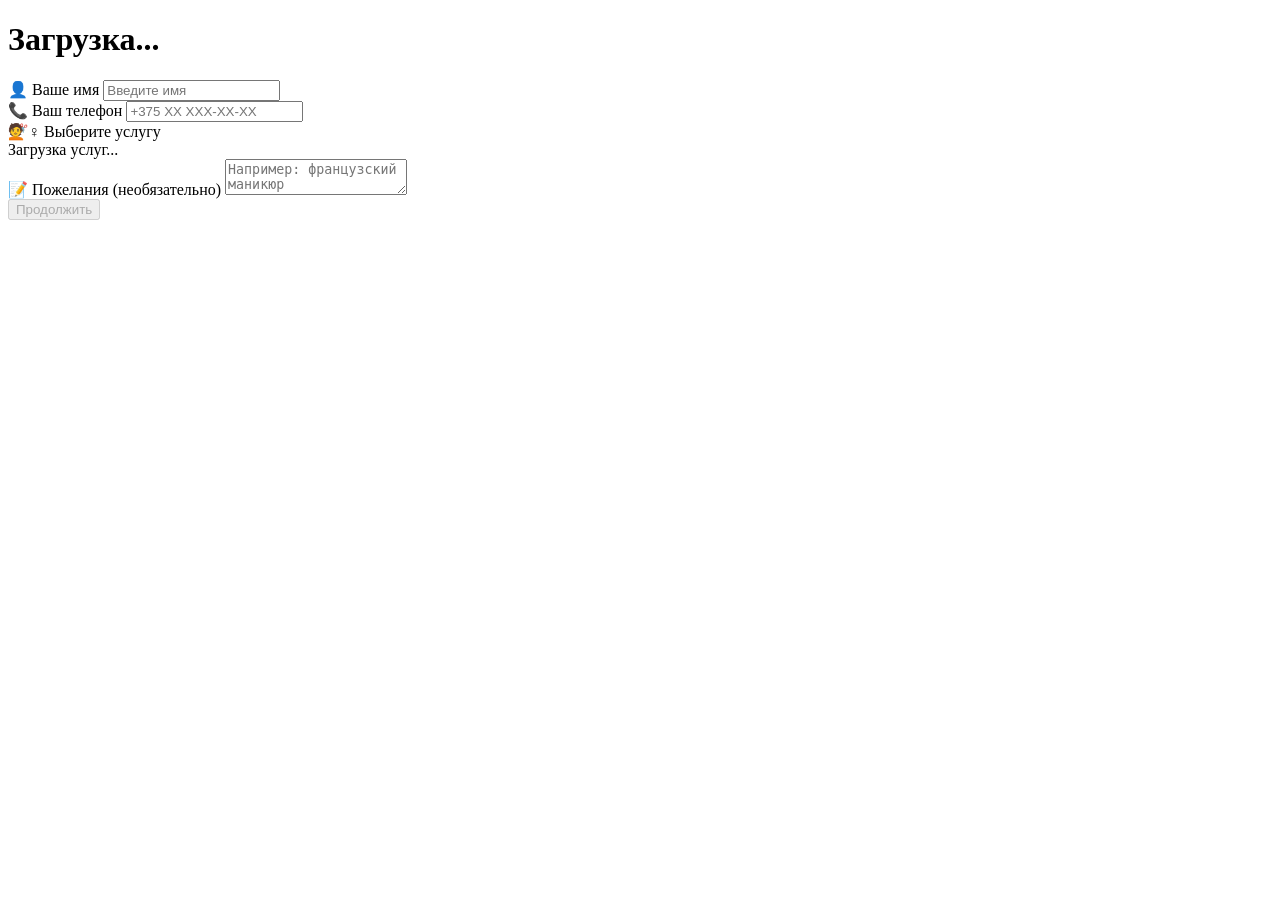
==== index.html @ 5523f3dc "Create index.html" ====
<!DOCTYPE html>
<html lang="ru">
<head>
    <meta charset="UTF-8">
    <meta name="viewport" content="width=device-width, initial-scale=1.0, maximum-scale=1.0, user-scalable=no">
    <meta name="color-scheme" content="light dark">
    <title>Запись на услугу</title>
    <link rel="stylesheet" href="css/style.css">
    <script src="https://telegram.org/js/telegram-web-app.js"></script>
</head>
<body>
    <div class="container">
        <div class="header">
            <h1 id="business-name">Загрузка...</h1>
            <p id="business-address"></p>
        </div>
        
        <div class="content">
            <div class="section">
                <label for="client-name">👤 Ваше имя</label>
                <input type="text" id="client-name" class="input" placeholder="Введите имя" autocomplete="name">
            </div>
            
            <div class="section">
                <label for="client-phone">📞 Ваш телефон</label>
                <input type="tel" id="client-phone" class="input" placeholder="+375 XX XXX-XX-XX" autocomplete="tel">
            </div>
            
            <div class="section">
                <label>💇♀️ Выберите услугу</label>
                <div id="services-list" class="services-list">
                    <div class="loading">Загрузка услуг...</div>
                </div>
            </div>
            
            <div class="section">
                <label for="client-notes">📝 Пожелания (необязательно)</label>
                <textarea id="client-notes" class="input" placeholder="Например: французский маникюр" rows="2"></textarea>
            </div>
        </div>
        
        <div class="footer">
            <button id="continue-btn" class="btn btn-primary" disabled>Продолжить</button>
        </div>
    </div>
    
    <div id="toast" class="toast"></div>
    
    <script src="js/telegram.js"></script>
    <script src="js/app.js"></script>
</body>
</html>
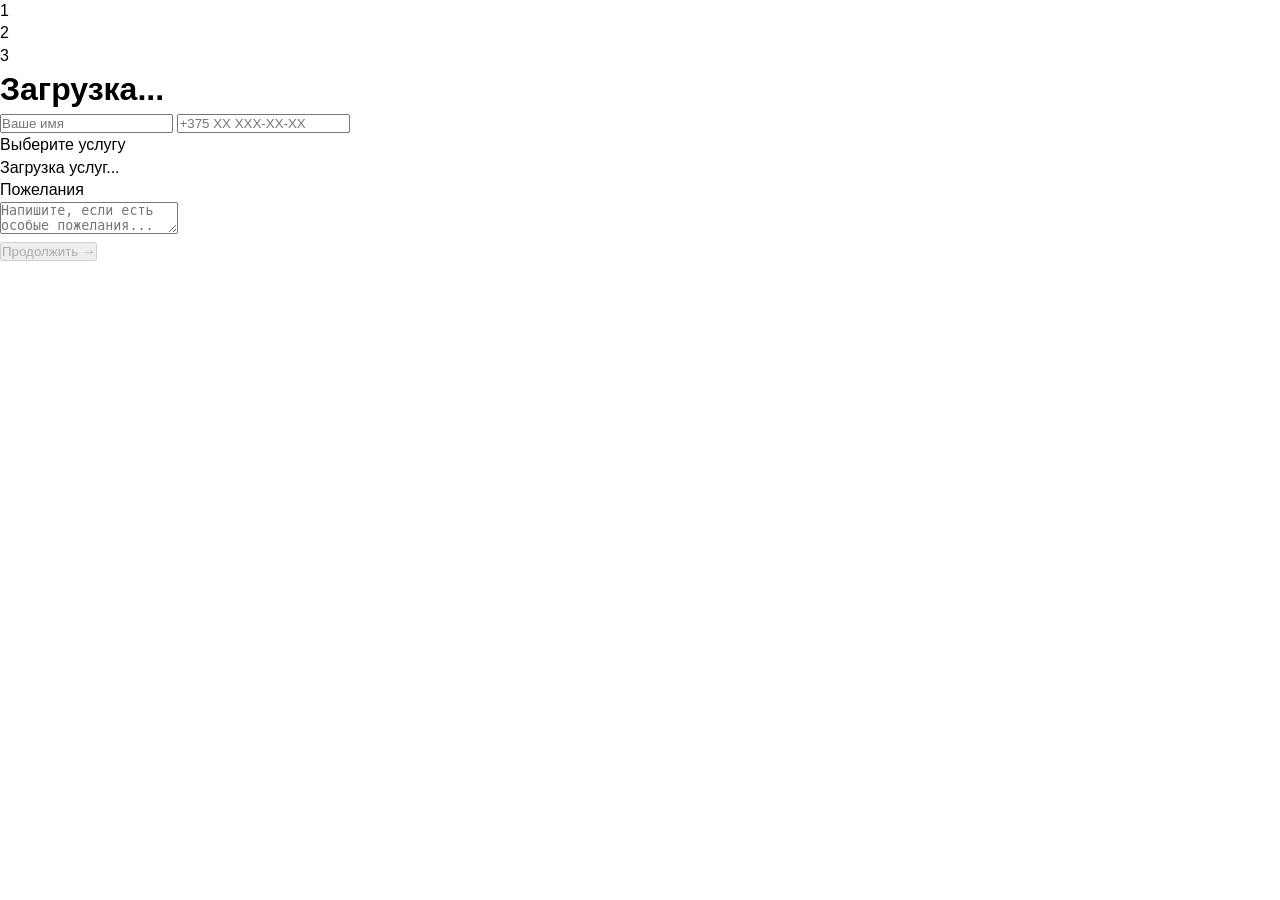
==== commit ba8847da: "Update index.html" ====
--- a/index.html
+++ b/index.html
@@ -2,51 +2,61 @@
 <html lang="ru">
 <head>
     <meta charset="UTF-8">
-    <meta name="viewport" content="width=device-width, initial-scale=1.0, maximum-scale=1.0, user-scalable=no">
+    <meta name="viewport" content="width=device-width, initial-scale=1.0, maximum-scale=1.0, user-scalable=no, viewport-fit=cover">
     <meta name="color-scheme" content="light dark">
-    <title>Запись на услугу</title>
-    <link rel="stylesheet" href="css/style.css">
+    <title>Запись</title>
+    <link rel="stylesheet" href="style.css">
     <script src="https://telegram.org/js/telegram-web-app.js"></script>
 </head>
 <body>
-    <div class="container">
-        <div class="header">
-            <h1 id="business-name">Загрузка...</h1>
-            <p id="business-address"></p>
+    <div class="app">
+        <!-- Шапка с прогрессом -->
+        <div class="progress-bar">
+            <div class="progress-step active">1</div>
+            <div class="progress-line"></div>
+            <div class="progress-step">2</div>
+            <div class="progress-line"></div>
+            <div class="progress-step">3</div>
         </div>
         
-        <div class="content">
-            <div class="section">
-                <label for="client-name">👤 Ваше имя</label>
-                <input type="text" id="client-name" class="input" placeholder="Введите имя" autocomplete="name">
+        <div class="screen active" id="screen-service">
+            <div class="screen-header">
+                <h1 id="business-name">Загрузка...</h1>
+                <p id="business-address"></p>
             </div>
             
-            <div class="section">
-                <label for="client-phone">📞 Ваш телефон</label>
-                <input type="tel" id="client-phone" class="input" placeholder="+375 XX XXX-XX-XX" autocomplete="tel">
+            <div class="screen-content">
+                <!-- Профиль из Telegram -->
+                <div class="profile-card">
+                    <div class="profile-avatar" id="user-avatar"></div>
+                    <div class="profile-info">
+                        <input type="text" id="client-name" class="clean-input name-input" placeholder="Ваше имя">
+                        <input type="tel" id="client-phone" class="clean-input phone-input" placeholder="+375 XX XXX-XX-XX">
+                    </div>
+                </div>
+                
+                <!-- Услуги -->
+                <div class="section-title">Выберите услугу</div>
+                <div id="services-list" class="services-grid">
+                    <div class="loading-state">
+                        <div class="spinner"></div>
+                        <span>Загрузка услуг...</span>
+                    </div>
+                </div>
+                
+                <!-- Пожелания -->
+                <div class="section-title">Пожелания</div>
+                <textarea id="client-notes" class="notes-input" placeholder="Напишите, если есть особые пожелания..." rows="2"></textarea>
             </div>
             
-            <div class="section">
-                <label>💇♀️ Выберите услугу</label>
-                <div id="services-list" class="services-list">
-                    <div class="loading">Загрузка услуг...</div>
-                </div>
+            <div class="screen-footer">
+                <button id="continue-btn" class="primary-btn" disabled>Продолжить →</button>
             </div>
-            
-            <div class="section">
-                <label for="client-notes">📝 Пожелания (необязательно)</label>
-                <textarea id="client-notes" class="input" placeholder="Например: французский маникюр" rows="2"></textarea>
-            </div>
-        </div>
-        
-        <div class="footer">
-            <button id="continue-btn" class="btn btn-primary" disabled>Продолжить</button>
         </div>
     </div>
     
     <div id="toast" class="toast"></div>
-    
-    <script src="js/telegram.js"></script>
-    <script src="js/app.js"></script>
+    <script src="telegram.js"></script>
+    <script src="app.js"></script>
 </body>
 </html>
--- a/style.css
+++ b/style.css
@@ -0,0 +1,436 @@
+* {
+    margin: 0;
+    padding: 0;
+    box-sizing: border-box;
+}
+
+:root {
+    --tg-theme-bg-color: #ffffff;
+    --tg-theme-text-color: #000000;
+    --tg-theme-hint-color: #8e8e93;
+    --tg-theme-link-color: #007aff;
+    --tg-theme-button-color: #007aff;
+    --tg-theme-button-text-color: #ffffff;
+    --tg-theme-secondary-bg-color: #f2f2f7;
+}
+
+@media (prefers-color-scheme: dark) {
+    :root {
+        --tg-theme-bg-color: #1c1c1e;
+        --tg-theme-text-color: #ffffff;
+        --tg-theme-hint-color: #8e8e93;
+        --tg-theme-link-color: #0a84ff;
+        --tg-theme-button-color: #0a84ff;
+        --tg-theme-button-text-color: #ffffff;
+        --tg-theme-secondary-bg-color: #2c2c2e;
+    }
+}
+
+body {
+    font-family: -apple-system, BlinkMacSystemFont, 'Segoe UI', Roboto, Helvetica, sans-serif;
+    background-color: var(--tg-theme-bg-color);
+    color: var(--tg-theme-text-color);
+    line-height: 1.4;
+    -webkit-font-smoothing: antialiased;
+}
+
+.container {
+    max-width: 600px;
+    margin: 0 auto;
+    padding: 16px;
+    min-height: 100vh;
+    display: flex;
+    flex-direction: column;
+}
+
+.header {
+    margin-bottom: 20px;
+}
+
+.header h1 {
+    font-size: 24px;
+    font-weight: 600;
+    margin-bottom: 4px;
+}
+
+.header p {
+    color: var(--tg-theme-hint-color);
+    font-size: 14px;
+}
+
+.header h2 {
+    font-size: 20px;
+    font-weight: 600;
+}
+
+.btn-back {
+    background: none;
+    border: none;
+    color: var(--tg-theme-link-color);
+    font-size: 18px;
+    cursor: pointer;
+    padding: 8px 0;
+    margin-bottom: 8px;
+}
+
+.content {
+    flex: 1;
+}
+
+.section {
+    margin-bottom: 24px;
+}
+
+.section label {
+    display: block;
+    font-size: 14px;
+    font-weight: 500;
+    margin-bottom: 8px;
+    color: var(--tg-theme-text-color);
+}
+
+.input {
+    width: 100%;
+    padding: 14px 16px;
+    font-size: 16px;
+    background-color: var(--tg-theme-secondary-bg-color);
+    border: none;
+    border-radius: 12px;
+    color: var(--tg-theme-text-color);
+    outline: none;
+    transition: background-color 0.2s;
+}
+
+.input:focus {
+    background-color: var(--tg-theme-bg-color);
+    box-shadow: 0 0 0 2px var(--tg-theme-button-color);
+}
+
+.input::placeholder {
+    color: var(--tg-theme-hint-color);
+}
+
+.services-list {
+    display: flex;
+    flex-direction: column;
+    gap: 10px;
+}
+
+.service-card {
+    background-color: var(--tg-theme-secondary-bg-color);
+    border-radius: 12px;
+    padding: 16px;
+    cursor: pointer;
+    transition: all 0.2s;
+    border: 2px solid transparent;
+}
+
+.service-card:hover {
+    opacity: 0.9;
+}
+
+.service-card.selected {
+    border-color: var(--tg-theme-button-color);
+    background-color: var(--tg-theme-bg-color);
+}
+
+.service-name {
+    font-size: 16px;
+    font-weight: 500;
+    margin-bottom: 4px;
+}
+
+.service-details {
+    display: flex;
+    justify-content: space-between;
+    color: var(--tg-theme-hint-color);
+    font-size: 14px;
+}
+
+.loading {
+    text-align: center;
+    padding: 40px;
+    color: var(--tg-theme-hint-color);
+}
+
+.calendar {
+    background-color: var(--tg-theme-secondary-bg-color);
+    border-radius: 16px;
+    padding: 16px;
+}
+
+.calendar-header {
+    display: flex;
+    justify-content: space-between;
+    align-items: center;
+    margin-bottom: 16px;
+}
+
+.calendar-nav {
+    background: none;
+    border: none;
+    color: var(--tg-theme-link-color);
+    font-size: 20px;
+    cursor: pointer;
+    padding: 8px 12px;
+}
+
+#current-month {
+    font-weight: 600;
+    font-size: 16px;
+}
+
+.calendar-weekdays {
+    display: grid;
+    grid-template-columns: repeat(7, 1fr);
+    text-align: center;
+    margin-bottom: 8px;
+    color: var(--tg-theme-hint-color);
+    font-size: 13px;
+    font-weight: 500;
+}
+
+.calendar-days {
+    display: grid;
+    grid-template-columns: repeat(7, 1fr);
+    gap: 4px;
+}
+
+.calendar-day {
+    aspect-ratio: 1;
+    display: flex;
+    align-items: center;
+    justify-content: center;
+    border-radius: 10px;
+    cursor: pointer;
+    font-size: 15px;
+    transition: background-color 0.2s;
+}
+
+.calendar-day:hover {
+    background-color: var(--tg-theme-button-color);
+    color: var(--tg-theme-button-text-color);
+}
+
+.calendar-day.empty {
+    cursor: default;
+}
+
+.calendar-day.selected {
+    background-color: var(--tg-theme-button-color);
+    color: var(--tg-theme-button-text-color);
+}
+
+.calendar-day.today {
+    font-weight: 700;
+    color: var(--tg-theme-link-color);
+}
+
+.time-slots {
+    display: grid;
+    grid-template-columns: repeat(3, 1fr);
+    gap: 10px;
+}
+
+.time-slot {
+    background-color: var(--tg-theme-secondary-bg-color);
+    border-radius: 10px;
+    padding: 12px;
+    text-align: center;
+    cursor: pointer;
+    font-size: 14px;
+    font-weight: 500;
+    transition: all 0.2s;
+    border: 2px solid transparent;
+}
+
+.time-slot:hover {
+    opacity: 0.9;
+}
+
+.time-slot.selected {
+    border-color: var(--tg-theme-button-color);
+    background-color: var(--tg-theme-bg-color);
+}
+
+.selected-card {
+    background-color: var(--tg-theme-secondary-bg-color);
+    border-radius: 12px;
+    padding: 16px;
+    display: flex;
+    align-items: center;
+    gap: 12px;
+}
+
+.selected-icon {
+    font-size: 32px;
+}
+
+.selected-details {
+    display: flex;
+    flex-direction: column;
+    gap: 4px;
+}
+
+.selected-details span:first-child {
+    font-weight: 600;
+    font-size: 16px;
+}
+
+.selected-details span:not(:first-child) {
+    color: var(--tg-theme-hint-color);
+    font-size: 14px;
+}
+
+.confirm-card {
+    background-color: var(--tg-theme-secondary-bg-color);
+    border-radius: 20px;
+    padding: 24px;
+    text-align: center;
+}
+
+.confirm-icon {
+    font-size: 48px;
+    margin-bottom: 16px;
+}
+
+.confirm-card h3 {
+    font-size: 20px;
+    margin-bottom: 20px;
+}
+
+.confirm-details {
+    text-align: left;
+    margin-top: 20px;
+}
+
+.detail-row {
+    display: flex;
+    justify-content: space-between;
+    padding: 12px 0;
+    border-bottom: 1px solid rgba(128, 128, 128, 0.2);
+}
+
+.detail-row:last-child {
+    border-bottom: none;
+}
+
+.detail-label {
+    color: var(--tg-theme-hint-color);
+    font-size: 14px;
+}
+
+.detail-value {
+    font-weight: 500;
+    font-size: 15px;
+    text-align: right;
+    max-width: 60%;
+}
+
+.success-content {
+    display: flex;
+    flex-direction: column;
+    align-items: center;
+    justify-content: center;
+    min-height: 80vh;
+    text-align: center;
+    padding: 20px;
+}
+
+.success-icon {
+    font-size: 80px;
+    margin-bottom: 20px;
+}
+
+.success-content h2 {
+    font-size: 24px;
+    margin-bottom: 12px;
+}
+
+.success-content p {
+    color: var(--tg-theme-hint-color);
+    margin-bottom: 30px;
+}
+
+.success-details {
+    background-color: var(--tg-theme-secondary-bg-color);
+    border-radius: 16px;
+    padding: 20px;
+    width: 100%;
+    margin-bottom: 30px;
+    text-align: left;
+}
+
+.footer {
+    padding-top: 20px;
+    margin-top: auto;
+}
+
+.btn {
+    width: 100%;
+    padding: 16px;
+    font-size: 16px;
+    font-weight: 600;
+    border: none;
+    border-radius: 12px;
+    cursor: pointer;
+    transition: opacity 0.2s;
+}
+
+.btn:active {
+    opacity: 0.8;
+}
+
+.btn-primary {
+    background-color: var(--tg-theme-button-color);
+    color: var(--tg-theme-button-text-color);
+}
+
+.btn-primary:disabled {
+    opacity: 0.5;
+    cursor: not-allowed;
+}
+
+.btn-secondary {
+    background-color: var(--tg-theme-secondary-bg-color);
+    color: var(--tg-theme-text-color);
+    margin-top: 10px;
+}
+
+.toast {
+    position: fixed;
+    bottom: 20px;
+    left: 50%;
+    transform: translateX(-50%);
+    background-color: var(--tg-theme-secondary-bg-color);
+    color: var(--tg-theme-text-color);
+    padding: 12px 20px;
+    border-radius: 30px;
+    font-size: 14px;
+    box-shadow: 0 4px 12px rgba(0, 0, 0, 0.15);
+    opacity: 0;
+    transition: opacity 0.3s;
+    pointer-events: none;
+    z-index: 1000;
+}
+
+.toast.show {
+    opacity: 1;
+    pointer-events: none;
+}
+
+.error-message {
+    color: #ff3b30;
+    font-size: 13px;
+    margin-top: 6px;
+}
+
+@media (max-width: 400px) {
+    .container {
+        padding: 12px;
+    }
+    
+    .time-slots {
+        grid-template-columns: repeat(2, 1fr);
+    }
+}
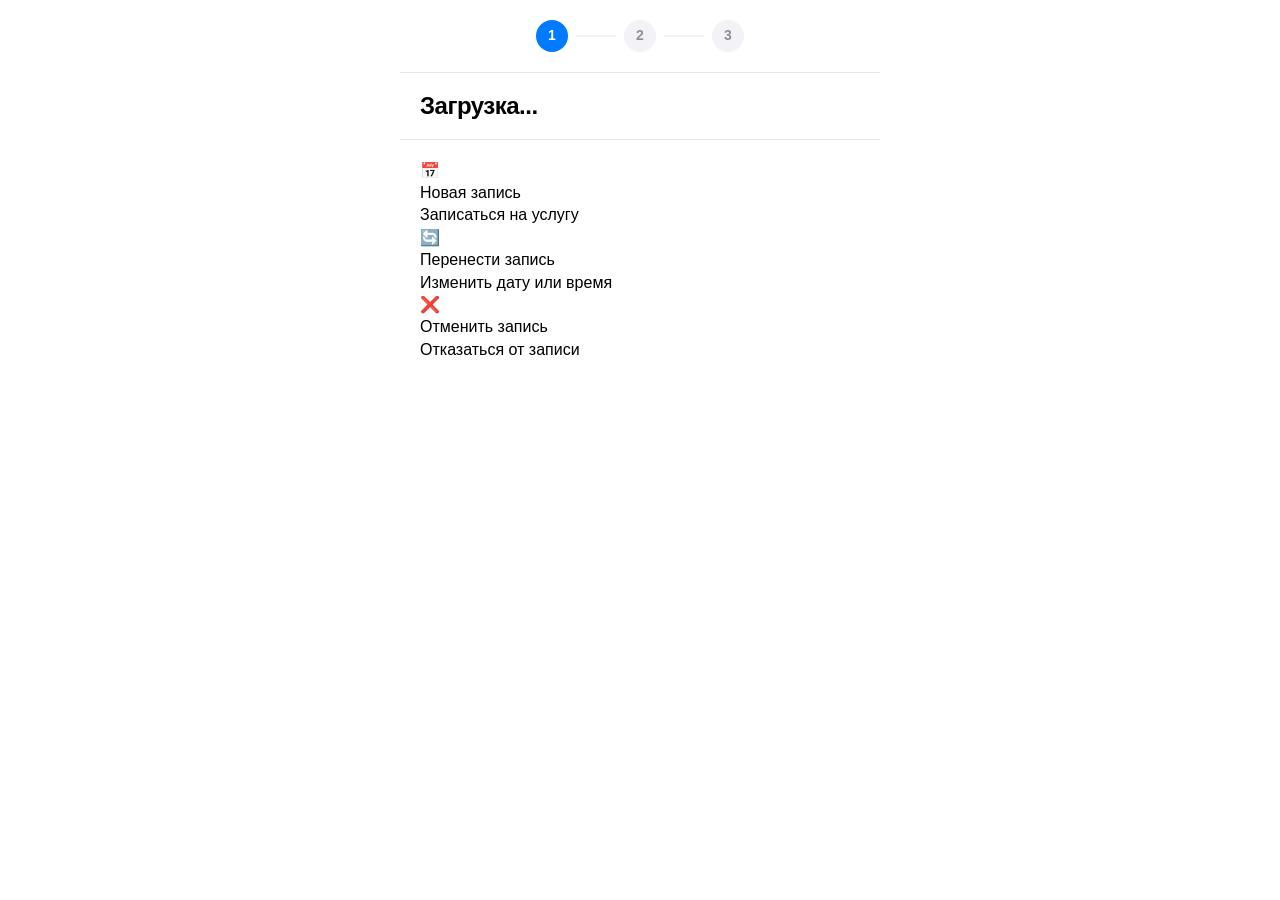
==== commit f6ef5574: "Update index.html" ====
--- a/index.html
+++ b/index.html
@@ -11,7 +11,7 @@
 <body>
     <div class="app">
         <!-- Шапка с прогрессом -->
-        <div class="progress-bar">
+        <div class="progress-bar" id="progress-bar">
             <div class="progress-step active">1</div>
             <div class="progress-line"></div>
             <div class="progress-step">2</div>
@@ -19,23 +19,52 @@
             <div class="progress-step">3</div>
         </div>
         
-        <div class="screen active" id="screen-service">
+        <!-- Экран выбора действия -->
+        <div class="screen active" id="screen-action">
             <div class="screen-header">
                 <h1 id="business-name">Загрузка...</h1>
                 <p id="business-address"></p>
             </div>
             
             <div class="screen-content">
-                <!-- Профиль из Telegram -->
+                <div class="action-cards">
+                    <div class="action-card" data-action="book">
+                        <div class="action-icon">📅</div>
+                        <div class="action-title">Новая запись</div>
+                        <div class="action-desc">Записаться на услугу</div>
+                    </div>
+                    
+                    <div class="action-card" data-action="reschedule">
+                        <div class="action-icon">🔄</div>
+                        <div class="action-title">Перенести запись</div>
+                        <div class="action-desc">Изменить дату или время</div>
+                    </div>
+                    
+                    <div class="action-card" data-action="cancel">
+                        <div class="action-icon">❌</div>
+                        <div class="action-title">Отменить запись</div>
+                        <div class="action-desc">Отказаться от записи</div>
+                    </div>
+                </div>
+            </div>
+        </div>
+        
+        <!-- Экран ввода данных (скрыт изначально) -->
+        <div class="screen" id="screen-booking">
+            <div class="screen-header">
+                <button class="back-btn" id="back-from-booking">← Назад</button>
+                <h2 id="booking-title">Новая запись</h2>
+            </div>
+            
+            <div class="screen-content">
                 <div class="profile-card">
-                    <div class="profile-avatar" id="user-avatar"></div>
+                    <div class="profile-avatar" id="user-avatar">👤</div>
                     <div class="profile-info">
                         <input type="text" id="client-name" class="clean-input name-input" placeholder="Ваше имя">
                         <input type="tel" id="client-phone" class="clean-input phone-input" placeholder="+375 XX XXX-XX-XX">
                     </div>
                 </div>
                 
-                <!-- Услуги -->
                 <div class="section-title">Выберите услугу</div>
                 <div id="services-list" class="services-grid">
                     <div class="loading-state">
@@ -44,13 +73,33 @@
                     </div>
                 </div>
                 
-                <!-- Пожелания -->
                 <div class="section-title">Пожелания</div>
                 <textarea id="client-notes" class="notes-input" placeholder="Напишите, если есть особые пожелания..." rows="2"></textarea>
             </div>
             
             <div class="screen-footer">
                 <button id="continue-btn" class="primary-btn" disabled>Продолжить →</button>
+            </div>
+        </div>
+        
+        <!-- Экран поиска записи для переноса/отмены -->
+        <div class="screen" id="screen-find">
+            <div class="screen-header">
+                <button class="back-btn" id="back-from-find">← Назад</button>
+                <h2 id="find-title">Найти запись</h2>
+            </div>
+            
+            <div class="screen-content">
+                <div class="section-title">Введите номер записи или телефон</div>
+                <input type="text" id="search-query" class="clean-input" placeholder="#123 или +375 XX XXX-XX-XX" style="font-size: 18px; padding: 16px; background: var(--bg-secondary); border-radius: 16px;">
+                
+                <div id="search-result" class="search-result" style="display: none;">
+                    <!-- Результаты поиска -->
+                </div>
+            </div>
+            
+            <div class="screen-footer">
+                <button id="search-btn" class="primary-btn" disabled>Найти</button>
             </div>
         </div>
     </div>
--- a/style.css
+++ b/style.css
@@ -5,195 +5,370 @@
 }
 
 :root {
-    --tg-theme-bg-color: #ffffff;
-    --tg-theme-text-color: #000000;
-    --tg-theme-hint-color: #8e8e93;
-    --tg-theme-link-color: #007aff;
-    --tg-theme-button-color: #007aff;
-    --tg-theme-button-text-color: #ffffff;
-    --tg-theme-secondary-bg-color: #f2f2f7;
+    --primary: #007aff;
+    --primary-dark: #0051d5;
+    --success: #34c759;
+    --danger: #ff3b30;
+    --warning: #ff9500;
+    --bg-primary: #ffffff;
+    --bg-secondary: #f2f2f7;
+    --text-primary: #000000;
+    --text-secondary: #8e8e93;
+    --text-tertiary: #c6c6c8;
+    --border-light: #e5e5ea;
+    --shadow-sm: 0 2px 8px rgba(0,0,0,0.04);
+    --shadow-md: 0 4px 16px rgba(0,0,0,0.08);
+    --shadow-lg: 0 8px 32px rgba(0,0,0,0.12);
 }
 
 @media (prefers-color-scheme: dark) {
     :root {
-        --tg-theme-bg-color: #1c1c1e;
-        --tg-theme-text-color: #ffffff;
-        --tg-theme-hint-color: #8e8e93;
-        --tg-theme-link-color: #0a84ff;
-        --tg-theme-button-color: #0a84ff;
-        --tg-theme-button-text-color: #ffffff;
-        --tg-theme-secondary-bg-color: #2c2c2e;
+        --primary: #0a84ff;
+        --bg-primary: #1c1c1e;
+        --bg-secondary: #2c2c2e;
+        --text-primary: #ffffff;
+        --text-secondary: #8e8e93;
+        --border-light: #38383a;
     }
 }
 
 body {
-    font-family: -apple-system, BlinkMacSystemFont, 'Segoe UI', Roboto, Helvetica, sans-serif;
-    background-color: var(--tg-theme-bg-color);
-    color: var(--tg-theme-text-color);
+    font-family: -apple-system, BlinkMacSystemFont, 'SF Pro Display', 'SF Pro Text', 'Helvetica Neue', sans-serif;
+    background: var(--bg-primary);
+    color: var(--text-primary);
     line-height: 1.4;
     -webkit-font-smoothing: antialiased;
-}
-
-.container {
-    max-width: 600px;
+    min-height: 100vh;
+}
+
+.app {
+    max-width: 480px;
     margin: 0 auto;
-    padding: 16px;
     min-height: 100vh;
     display: flex;
     flex-direction: column;
-}
-
-.header {
-    margin-bottom: 20px;
-}
-
-.header h1 {
+    background: var(--bg-primary);
+}
+
+/* Прогресс-бар */
+.progress-bar {
+    display: flex;
+    align-items: center;
+    justify-content: center;
+    padding: 20px 24px;
+    background: var(--bg-primary);
+    border-bottom: 1px solid var(--border-light);
+}
+
+.progress-step {
+    width: 32px;
+    height: 32px;
+    border-radius: 50%;
+    background: var(--bg-secondary);
+    color: var(--text-secondary);
+    display: flex;
+    align-items: center;
+    justify-content: center;
+    font-size: 14px;
+    font-weight: 600;
+    transition: all 0.3s;
+}
+
+.progress-step.active {
+    background: var(--primary);
+    color: white;
+}
+
+.progress-step.completed {
+    background: var(--success);
+    color: white;
+}
+
+.progress-line {
+    width: 40px;
+    height: 2px;
+    background: var(--bg-secondary);
+    margin: 0 8px;
+    transition: all 0.3s;
+}
+
+.progress-line.completed {
+    background: var(--success);
+}
+
+/* Экран */
+.screen {
+    display: none;
+    flex: 1;
+    flex-direction: column;
+}
+
+.screen.active {
+    display: flex;
+}
+
+.screen-header {
+    padding: 16px 20px;
+    border-bottom: 1px solid var(--border-light);
+    display: flex;
+    align-items: center;
+    gap: 16px;
+}
+
+.screen-header h1 {
     font-size: 24px;
-    font-weight: 600;
-    margin-bottom: 4px;
-}
-
-.header p {
-    color: var(--tg-theme-hint-color);
+    font-weight: 700;
+    letter-spacing: -0.5px;
+}
+
+.screen-header h2 {
+    font-size: 20px;
+    font-weight: 600;
+}
+
+.screen-header p {
+    color: var(--text-secondary);
     font-size: 14px;
-}
-
-.header h2 {
-    font-size: 20px;
-    font-weight: 600;
-}
-
-.btn-back {
+    margin-top: 4px;
+}
+
+.back-btn {
     background: none;
     border: none;
-    color: var(--tg-theme-link-color);
+    color: var(--primary);
+    font-size: 20px;
+    cursor: pointer;
+    padding: 8px;
+}
+
+.screen-content {
+    flex: 1;
+    padding: 20px;
+}
+
+.screen-footer {
+    padding: 16px 20px;
+    border-top: 1px solid var(--border-light);
+    background: var(--bg-primary);
+}
+
+/* Профиль */
+.profile-card {
+    display: flex;
+    align-items: center;
+    gap: 16px;
+    padding: 16px;
+    background: var(--bg-secondary);
+    border-radius: 20px;
+    margin-bottom: 24px;
+}
+
+.profile-avatar {
+    width: 56px;
+    height: 56px;
+    border-radius: 50%;
+    background: var(--primary);
+    display: flex;
+    align-items: center;
+    justify-content: center;
+    color: white;
+    font-size: 24px;
+    font-weight: 600;
+    flex-shrink: 0;
+}
+
+.profile-info {
+    flex: 1;
+}
+
+.clean-input {
+    width: 100%;
+    padding: 10px 0;
+    font-size: 16px;
+    background: transparent;
+    border: none;
+    border-bottom: 1px solid var(--border-light);
+    color: var(--text-primary);
+    outline: none;
+}
+
+.clean-input:focus {
+    border-bottom-color: var(--primary);
+}
+
+.name-input {
     font-size: 18px;
-    cursor: pointer;
-    padding: 8px 0;
-    margin-bottom: 8px;
-}
-
-.content {
-    flex: 1;
-}
-
-.section {
-    margin-bottom: 24px;
-}
-
-.section label {
-    display: block;
-    font-size: 14px;
-    font-weight: 500;
-    margin-bottom: 8px;
-    color: var(--tg-theme-text-color);
-}
-
-.input {
-    width: 100%;
-    padding: 14px 16px;
-    font-size: 16px;
-    background-color: var(--tg-theme-secondary-bg-color);
-    border: none;
-    border-radius: 12px;
-    color: var(--tg-theme-text-color);
-    outline: none;
-    transition: background-color 0.2s;
-}
-
-.input:focus {
-    background-color: var(--tg-theme-bg-color);
-    box-shadow: 0 0 0 2px var(--tg-theme-button-color);
-}
-
-.input::placeholder {
-    color: var(--tg-theme-hint-color);
-}
-
-.services-list {
+    font-weight: 600;
+}
+
+.phone-input {
+    font-size: 15px;
+    color: var(--text-secondary);
+}
+
+/* Заголовки секций */
+.section-title {
+    font-size: 15px;
+    font-weight: 600;
+    text-transform: uppercase;
+    letter-spacing: 0.5px;
+    color: var(--text-secondary);
+    margin-bottom: 12px;
+    margin-top: 24px;
+}
+
+.section-title:first-of-type {
+    margin-top: 0;
+}
+
+/* Сетка услуг */
+.services-grid {
     display: flex;
     flex-direction: column;
     gap: 10px;
 }
 
 .service-card {
-    background-color: var(--tg-theme-secondary-bg-color);
-    border-radius: 12px;
+    background: var(--bg-secondary);
+    border-radius: 16px;
+    padding: 18px 16px;
+    cursor: pointer;
+    transition: all 0.2s cubic-bezier(0.2, 0, 0, 1);
+    border: 2px solid transparent;
+}
+
+.service-card:active {
+    transform: scale(0.985);
+    background: var(--bg-primary);
+}
+
+.service-card.selected {
+    border-color: var(--primary);
+    background: var(--bg-primary);
+    box-shadow: var(--shadow-md);
+}
+
+.service-card-header {
+    display: flex;
+    justify-content: space-between;
+    align-items: flex-start;
+    margin-bottom: 8px;
+}
+
+.service-name {
+    font-size: 17px;
+    font-weight: 600;
+}
+
+.service-price {
+    font-size: 18px;
+    font-weight: 700;
+    color: var(--primary);
+}
+
+.service-duration {
+    font-size: 14px;
+    color: var(--text-secondary);
+}
+
+/* Поле ввода */
+.notes-input {
+    width: 100%;
     padding: 16px;
-    cursor: pointer;
-    transition: all 0.2s;
-    border: 2px solid transparent;
-}
-
-.service-card:hover {
-    opacity: 0.9;
-}
-
-.service-card.selected {
-    border-color: var(--tg-theme-button-color);
-    background-color: var(--tg-theme-bg-color);
-}
-
-.service-name {
-    font-size: 16px;
-    font-weight: 500;
-    margin-bottom: 4px;
-}
-
-.service-details {
+    font-size: 15px;
+    background: var(--bg-secondary);
+    border: none;
+    border-radius: 16px;
+    color: var(--text-primary);
+    outline: none;
+    resize: none;
+}
+
+.notes-input:focus {
+    background: var(--bg-primary);
+    box-shadow: 0 0 0 2px var(--primary);
+}
+
+/* Карточка выбранной услуги */
+.selected-service-card {
+    display: flex;
+    align-items: center;
+    gap: 16px;
+    padding: 16px;
+    background: var(--bg-secondary);
+    border-radius: 20px;
+    margin-bottom: 24px;
+}
+
+.service-icon {
+    width: 52px;
+    height: 52px;
+    border-radius: 16px;
+    background: linear-gradient(135deg, var(--primary), #5856d6);
+    display: flex;
+    align-items: center;
+    justify-content: center;
+    font-size: 28px;
+}
+
+.service-info {
+    display: flex;
+    flex-direction: column;
+    gap: 4px;
+}
+
+.service-info span:first-child {
+    font-size: 17px;
+    font-weight: 600;
+}
+
+.service-info span:last-child {
+    font-size: 14px;
+    color: var(--text-secondary);
+}
+
+/* Календарь */
+.calendar-wrapper {
+    background: var(--bg-secondary);
+    border-radius: 24px;
+    padding: 20px 16px;
+}
+
+.calendar-header {
     display: flex;
     justify-content: space-between;
-    color: var(--tg-theme-hint-color);
-    font-size: 14px;
-}
-
-.loading {
-    text-align: center;
-    padding: 40px;
-    color: var(--tg-theme-hint-color);
-}
-
-.calendar {
-    background-color: var(--tg-theme-secondary-bg-color);
-    border-radius: 16px;
-    padding: 16px;
-}
-
-.calendar-header {
-    display: flex;
-    justify-content: space-between;
-    align-items: center;
-    margin-bottom: 16px;
-}
-
-.calendar-nav {
+    align-items: center;
+    margin-bottom: 20px;
+}
+
+.month-nav {
     background: none;
     border: none;
-    color: var(--tg-theme-link-color);
-    font-size: 20px;
+    color: var(--primary);
+    font-size: 22px;
     cursor: pointer;
     padding: 8px 12px;
 }
 
 #current-month {
-    font-weight: 600;
-    font-size: 16px;
-}
-
-.calendar-weekdays {
+    font-size: 17px;
+    font-weight: 600;
+}
+
+.weekdays {
     display: grid;
     grid-template-columns: repeat(7, 1fr);
     text-align: center;
-    margin-bottom: 8px;
-    color: var(--tg-theme-hint-color);
+    margin-bottom: 12px;
+    color: var(--text-secondary);
     font-size: 13px;
     font-weight: 500;
 }
 
-.calendar-days {
+.calendar-grid {
     display: grid;
     grid-template-columns: repeat(7, 1fr);
-    gap: 4px;
+    gap: 6px;
 }
 
 .calendar-day {
@@ -201,236 +376,271 @@
     display: flex;
     align-items: center;
     justify-content: center;
-    border-radius: 10px;
+    border-radius: 12px;
     cursor: pointer;
     font-size: 15px;
-    transition: background-color 0.2s;
+    font-weight: 500;
+    transition: all 0.2s;
+    background: transparent;
 }
 
 .calendar-day:hover {
-    background-color: var(--tg-theme-button-color);
-    color: var(--tg-theme-button-text-color);
-}
-
-.calendar-day.empty {
-    cursor: default;
+    background: var(--primary);
+    color: white;
 }
 
 .calendar-day.selected {
-    background-color: var(--tg-theme-button-color);
-    color: var(--tg-theme-button-text-color);
+    background: var(--primary);
+    color: white;
 }
 
 .calendar-day.today {
+    color: var(--primary);
     font-weight: 700;
-    color: var(--tg-theme-link-color);
-}
-
-.time-slots {
+}
+
+.calendar-day.disabled {
+    opacity: 0.3;
+    cursor: not-allowed;
+}
+
+/* Сетка времени */
+.time-section {
+    margin-top: 24px;
+}
+
+.time-grid {
     display: grid;
     grid-template-columns: repeat(3, 1fr);
     gap: 10px;
 }
 
 .time-slot {
-    background-color: var(--tg-theme-secondary-bg-color);
-    border-radius: 10px;
-    padding: 12px;
+    background: var(--bg-secondary);
+    border-radius: 14px;
+    padding: 14px 8px;
     text-align: center;
     cursor: pointer;
-    font-size: 14px;
+    font-size: 15px;
     font-weight: 500;
     transition: all 0.2s;
     border: 2px solid transparent;
 }
 
-.time-slot:hover {
-    opacity: 0.9;
+.time-slot:active {
+    transform: scale(0.95);
 }
 
 .time-slot.selected {
-    border-color: var(--tg-theme-button-color);
-    background-color: var(--tg-theme-bg-color);
-}
-
-.selected-card {
-    background-color: var(--tg-theme-secondary-bg-color);
-    border-radius: 12px;
-    padding: 16px;
-    display: flex;
-    align-items: center;
-    gap: 12px;
-}
-
-.selected-icon {
-    font-size: 32px;
-}
-
-.selected-details {
+    border-color: var(--primary);
+    background: var(--bg-primary);
+    box-shadow: var(--shadow-sm);
+}
+
+/* Подтверждение */
+.confirm-card {
+    background: var(--bg-secondary);
+    border-radius: 24px;
+    padding: 24px;
+}
+
+.confirm-header {
+    text-align: center;
+    margin-bottom: 24px;
+}
+
+.check-icon {
+    width: 64px;
+    height: 64px;
+    border-radius: 50%;
+    background: var(--success);
+    color: white;
+    font-size: 36px;
+    display: flex;
+    align-items: center;
+    justify-content: center;
+    margin: 0 auto 16px;
+}
+
+.confirm-header h3 {
+    font-size: 20px;
+    font-weight: 600;
+}
+
+.confirm-details {
     display: flex;
     flex-direction: column;
     gap: 4px;
 }
 
-.selected-details span:first-child {
-    font-weight: 600;
-    font-size: 16px;
-}
-
-.selected-details span:not(:first-child) {
-    color: var(--tg-theme-hint-color);
-    font-size: 14px;
-}
-
-.confirm-card {
-    background-color: var(--tg-theme-secondary-bg-color);
-    border-radius: 20px;
-    padding: 24px;
-    text-align: center;
-}
-
-.confirm-icon {
-    font-size: 48px;
-    margin-bottom: 16px;
-}
-
-.confirm-card h3 {
-    font-size: 20px;
-    margin-bottom: 20px;
-}
-
-.confirm-details {
-    text-align: left;
-    margin-top: 20px;
-}
-
 .detail-row {
     display: flex;
     justify-content: space-between;
-    padding: 12px 0;
-    border-bottom: 1px solid rgba(128, 128, 128, 0.2);
+    align-items: center;
+    padding: 14px 0;
+    border-bottom: 1px solid var(--border-light);
 }
 
 .detail-row:last-child {
     border-bottom: none;
 }
 
-.detail-label {
-    color: var(--tg-theme-hint-color);
-    font-size: 14px;
-}
-
-.detail-value {
+.label {
+    color: var(--text-secondary);
+    font-size: 15px;
+}
+
+.value {
     font-weight: 500;
     font-size: 15px;
     text-align: right;
-    max-width: 60%;
-}
-
-.success-content {
-    display: flex;
-    flex-direction: column;
-    align-items: center;
-    justify-content: center;
-    min-height: 80vh;
+}
+
+.value.highlight {
+    color: var(--primary);
+    font-weight: 600;
+}
+
+.value.price {
+    font-size: 18px;
+    font-weight: 700;
+    color: var(--primary);
+}
+
+.divider {
+    height: 1px;
+    background: var(--border-light);
+    margin: 8px 0;
+}
+
+/* Успех */
+.success-app {
+    justify-content: center;
+}
+
+.success-screen {
     text-align: center;
+    padding: 40px 24px;
+}
+
+.success-animation {
+    margin-bottom: 24px;
+}
+
+.success-circle {
+    width: 100px;
+    height: 100px;
+    border-radius: 50%;
+    background: var(--success);
+    margin: 0 auto;
+    display: flex;
+    align-items: center;
+    justify-content: center;
+    animation: scaleIn 0.4s cubic-bezier(0.175, 0.885, 0.32, 1.275);
+}
+
+@keyframes scaleIn {
+    0% { transform: scale(0); }
+    100% { transform: scale(1); }
+}
+
+.success-check {
+    color: white;
+    font-size: 56px;
+    font-weight: bold;
+}
+
+.success-title {
+    font-size: 26px;
+    font-weight: 700;
+    margin-bottom: 8px;
+}
+
+.success-message {
+    color: var(--text-secondary);
+    font-size: 16px;
+    margin-bottom: 32px;
+}
+
+.success-details-card {
+    background: var(--bg-secondary);
+    border-radius: 20px;
     padding: 20px;
-}
-
-.success-icon {
-    font-size: 80px;
-    margin-bottom: 20px;
-}
-
-.success-content h2 {
-    font-size: 24px;
-    margin-bottom: 12px;
-}
-
-.success-content p {
-    color: var(--tg-theme-hint-color);
-    margin-bottom: 30px;
-}
-
-.success-details {
-    background-color: var(--tg-theme-secondary-bg-color);
+    margin-bottom: 32px;
+    text-align: left;
+}
+
+.success-btn {
+    width: 100%;
+}
+
+/* Кнопки */
+.primary-btn {
+    width: 100%;
+    padding: 18px;
+    background: var(--primary);
+    color: white;
+    border: none;
     border-radius: 16px;
-    padding: 20px;
-    width: 100%;
-    margin-bottom: 30px;
-    text-align: left;
-}
-
-.footer {
-    padding-top: 20px;
-    margin-top: auto;
-}
-
-.btn {
-    width: 100%;
-    padding: 16px;
-    font-size: 16px;
-    font-weight: 600;
-    border: none;
-    border-radius: 12px;
+    font-size: 17px;
+    font-weight: 600;
     cursor: pointer;
-    transition: opacity 0.2s;
-}
-
-.btn:active {
-    opacity: 0.8;
-}
-
-.btn-primary {
-    background-color: var(--tg-theme-button-color);
-    color: var(--tg-theme-button-text-color);
-}
-
-.btn-primary:disabled {
+    transition: all 0.2s;
+}
+
+.primary-btn:active {
+    transform: scale(0.98);
+    background: var(--primary-dark);
+}
+
+.primary-btn:disabled {
     opacity: 0.5;
     cursor: not-allowed;
 }
 
-.btn-secondary {
-    background-color: var(--tg-theme-secondary-bg-color);
-    color: var(--tg-theme-text-color);
-    margin-top: 10px;
-}
-
+/* Состояние загрузки */
+.loading-state {
+    display: flex;
+    flex-direction: column;
+    align-items: center;
+    gap: 16px;
+    padding: 40px;
+    color: var(--text-secondary);
+}
+
+.spinner {
+    width: 40px;
+    height: 40px;
+    border: 3px solid var(--bg-secondary);
+    border-top-color: var(--primary);
+    border-radius: 50%;
+    animation: spin 0.8s linear infinite;
+}
+
+@keyframes spin {
+    to { transform: rotate(360deg); }
+}
+
+/* Toast */
 .toast {
     position: fixed;
-    bottom: 20px;
+    bottom: 30px;
     left: 50%;
-    transform: translateX(-50%);
-    background-color: var(--tg-theme-secondary-bg-color);
-    color: var(--tg-theme-text-color);
-    padding: 12px 20px;
-    border-radius: 30px;
-    font-size: 14px;
-    box-shadow: 0 4px 12px rgba(0, 0, 0, 0.15);
+    transform: translateX(-50%) translateY(100px);
+    background: var(--text-primary);
+    color: var(--bg-primary);
+    padding: 14px 24px;
+    border-radius: 40px;
+    font-size: 15px;
+    font-weight: 500;
+    box-shadow: var(--shadow-lg);
     opacity: 0;
-    transition: opacity 0.3s;
+    transition: all 0.3s;
     pointer-events: none;
     z-index: 1000;
 }
 
 .toast.show {
     opacity: 1;
-    pointer-events: none;
-}
-
-.error-message {
-    color: #ff3b30;
-    font-size: 13px;
-    margin-top: 6px;
-}
-
-@media (max-width: 400px) {
-    .container {
-        padding: 12px;
-    }
-    
-    .time-slots {
-        grid-template-columns: repeat(2, 1fr);
-    }
-}
+    transform: translateX(-50%) translateY(0);
+}
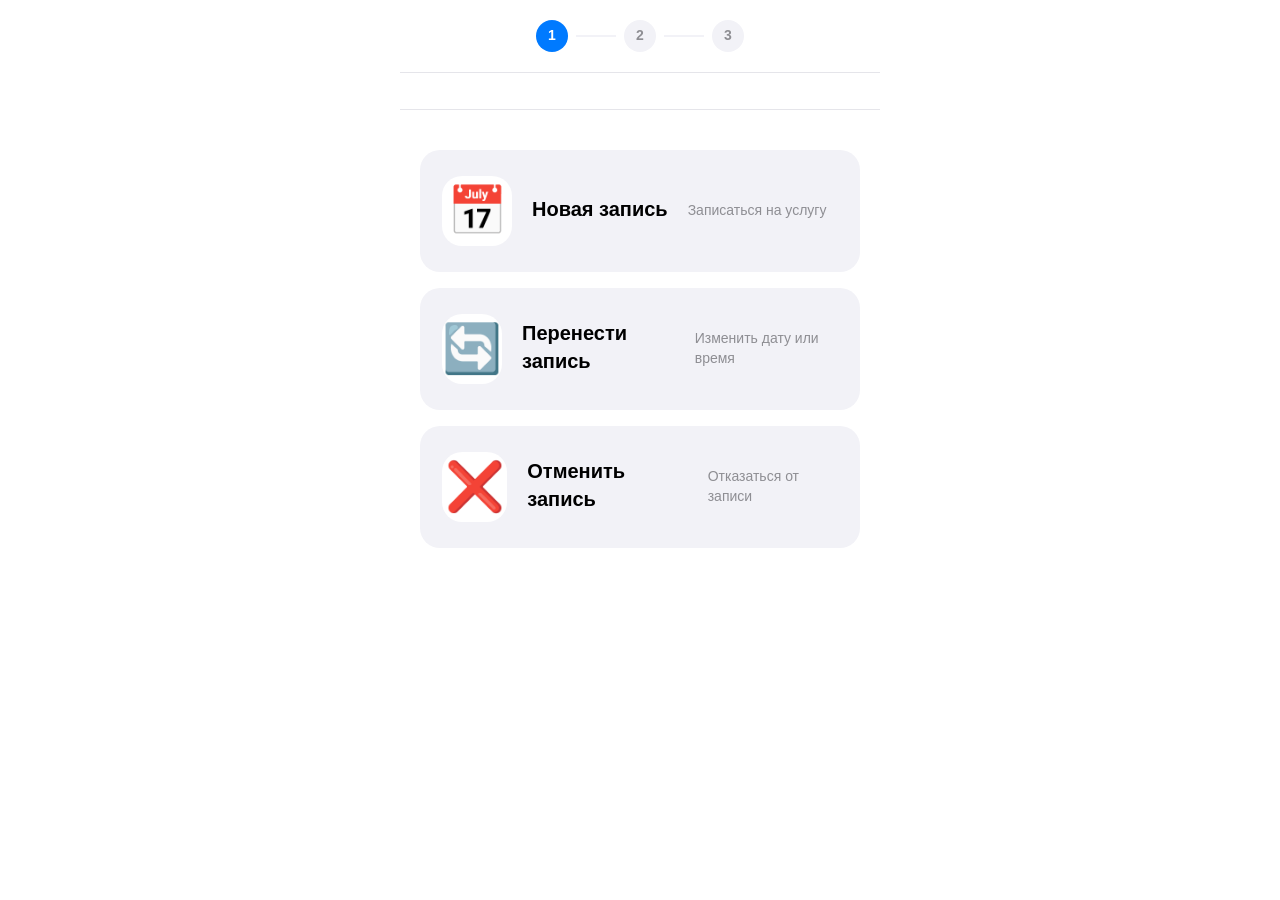
==== commit a8dab9fc: "Update index.html" ====
--- a/index.html
+++ b/index.html
@@ -3,109 +3,46 @@
 <head>
     <meta charset="UTF-8">
     <meta name="viewport" content="width=device-width, initial-scale=1.0, maximum-scale=1.0, user-scalable=no, viewport-fit=cover">
-    <meta name="color-scheme" content="light dark">
     <title>Запись</title>
     <link rel="stylesheet" href="style.css">
     <script src="https://telegram.org/js/telegram-web-app.js"></script>
 </head>
 <body>
-    <div class="app">
-        <!-- Шапка с прогрессом -->
-        <div class="progress-bar" id="progress-bar">
-            <div class="progress-step active">1</div>
-            <div class="progress-line"></div>
-            <div class="progress-step">2</div>
-            <div class="progress-line"></div>
-            <div class="progress-step">3</div>
-        </div>
-        
-        <!-- Экран выбора действия -->
-        <div class="screen active" id="screen-action">
-            <div class="screen-header">
-                <h1 id="business-name">Загрузка...</h1>
-                <p id="business-address"></p>
-            </div>
-            
-            <div class="screen-content">
-                <div class="action-cards">
-                    <div class="action-card" data-action="book">
-                        <div class="action-icon">📅</div>
-                        <div class="action-title">Новая запись</div>
-                        <div class="action-desc">Записаться на услугу</div>
-                    </div>
-                    
-                    <div class="action-card" data-action="reschedule">
-                        <div class="action-icon">🔄</div>
-                        <div class="action-title">Перенести запись</div>
-                        <div class="action-desc">Изменить дату или время</div>
-                    </div>
-                    
-                    <div class="action-card" data-action="cancel">
-                        <div class="action-icon">❌</div>
-                        <div class="action-title">Отменить запись</div>
-                        <div class="action-desc">Отказаться от записи</div>
-                    </div>
-                </div>
-            </div>
-        </div>
-        
-        <!-- Экран ввода данных (скрыт изначально) -->
-        <div class="screen" id="screen-booking">
-            <div class="screen-header">
-                <button class="back-btn" id="back-from-booking">← Назад</button>
-                <h2 id="booking-title">Новая запись</h2>
-            </div>
-            
-            <div class="screen-content">
-                <div class="profile-card">
-                    <div class="profile-avatar" id="user-avatar">👤</div>
-                    <div class="profile-info">
-                        <input type="text" id="client-name" class="clean-input name-input" placeholder="Ваше имя">
-                        <input type="tel" id="client-phone" class="clean-input phone-input" placeholder="+375 XX XXX-XX-XX">
-                    </div>
-                </div>
-                
-                <div class="section-title">Выберите услугу</div>
-                <div id="services-list" class="services-grid">
-                    <div class="loading-state">
-                        <div class="spinner"></div>
-                        <span>Загрузка услуг...</span>
-                    </div>
-                </div>
-                
-                <div class="section-title">Пожелания</div>
-                <textarea id="client-notes" class="notes-input" placeholder="Напишите, если есть особые пожелания..." rows="2"></textarea>
-            </div>
-            
-            <div class="screen-footer">
-                <button id="continue-btn" class="primary-btn" disabled>Продолжить →</button>
-            </div>
-        </div>
-        
-        <!-- Экран поиска записи для переноса/отмены -->
-        <div class="screen" id="screen-find">
-            <div class="screen-header">
-                <button class="back-btn" id="back-from-find">← Назад</button>
-                <h2 id="find-title">Найти запись</h2>
-            </div>
-            
-            <div class="screen-content">
-                <div class="section-title">Введите номер записи или телефон</div>
-                <input type="text" id="search-query" class="clean-input" placeholder="#123 или +375 XX XXX-XX-XX" style="font-size: 18px; padding: 16px; background: var(--bg-secondary); border-radius: 16px;">
-                
-                <div id="search-result" class="search-result" style="display: none;">
-                    <!-- Результаты поиска -->
-                </div>
-            </div>
-            
-            <div class="screen-footer">
-                <button id="search-btn" class="primary-btn" disabled>Найти</button>
+<div class="app">
+    <div class="progress-bar"><div class="progress-step active">1</div><div class="progress-line"></div><div class="progress-step">2</div><div class="progress-line"></div><div class="progress-step">3</div></div>
+    <div class="screen active" id="screen-action">
+        <div class="screen-header"><h1 id="business-name"></h1><p id="business-address"></p></div>
+        <div class="screen-content">
+            <div class="action-cards">
+                <div class="action-card" data-action="book"><div class="action-icon">📅</div><div class="action-title">Новая запись</div><div class="action-desc">Записаться на услугу</div></div>
+                <div class="action-card" data-action="reschedule"><div class="action-icon">🔄</div><div class="action-title">Перенести запись</div><div class="action-desc">Изменить дату или время</div></div>
+                <div class="action-card" data-action="cancel"><div class="action-icon">❌</div><div class="action-title">Отменить запись</div><div class="action-desc">Отказаться от записи</div></div>
             </div>
         </div>
     </div>
-    
-    <div id="toast" class="toast"></div>
-    <script src="telegram.js"></script>
-    <script src="app.js"></script>
+    <div class="screen" id="screen-booking">
+        <div class="screen-header"><button class="back-btn" id="back-from-booking">← Назад</button><h2>Новая запись</h2></div>
+        <div class="screen-content">
+            <div class="profile-card"><div class="profile-avatar" id="user-avatar">👤</div><div class="profile-info"><input type="text" id="client-name" class="clean-input name-input" placeholder="Ваше имя"><input type="tel" id="client-phone" class="clean-input phone-input" placeholder="+375 XX XXX-XX-XX"></div></div>
+            <div class="section-title">Выберите услугу</div>
+            <div id="services-list" class="services-grid"><div class="loading-state"><div class="spinner"></div><span>Загрузка...</span></div></div>
+            <div class="section-title">Пожелания</div>
+            <textarea id="client-notes" class="notes-input" placeholder="Особые пожелания..." rows="2"></textarea>
+        </div>
+        <div class="screen-footer"><button id="continue-btn" class="primary-btn" disabled>Продолжить →</button></div>
+    </div>
+    <div class="screen" id="screen-find">
+        <div class="screen-header"><button class="back-btn" id="back-from-find">← Назад</button><h2 id="find-title">Найти запись</h2></div>
+        <div class="screen-content">
+            <div class="section-title">Введите номер записи или телефон</div>
+            <input type="text" id="search-query" class="clean-input" placeholder="#123 или телефон" style="font-size:18px;padding:16px;background:var(--bg-secondary);border-radius:16px;">
+            <div id="search-result" class="search-result" style="display:none;"></div>
+        </div>
+        <div class="screen-footer"><button id="search-btn" class="primary-btn" disabled>Найти</button></div>
+    </div>
+</div>
+<div id="toast" class="toast"></div>
+<script src="telegram.js"></script>
+<script src="app.js"></script>
 </body>
 </html>
--- a/style.css
+++ b/style.css
@@ -644,3 +644,125 @@
     opacity: 1;
     transform: translateX(-50%) translateY(0);
 }
+.action-cards {
+    display: flex;
+    flex-direction: column;
+    gap: 16px;
+    padding: 20px 0;
+}
+
+.action-card {
+    background: var(--bg-secondary);
+    border-radius: 20px;
+    padding: 24px 20px;
+    cursor: pointer;
+    transition: all 0.2s;
+    border: 2px solid transparent;
+    display: flex;
+    align-items: center;
+    gap: 20px;
+}
+
+.action-card:active {
+    transform: scale(0.98);
+    background: var(--bg-primary);
+    border-color: var(--primary);
+}
+
+.action-icon {
+    font-size: 48px;
+    width: 70px;
+    height: 70px;
+    display: flex;
+    align-items: center;
+    justify-content: center;
+    background: var(--bg-primary);
+    border-radius: 20px;
+}
+
+.action-title {
+    font-size: 20px;
+    font-weight: 600;
+    margin-bottom: 4px;
+}
+
+.action-desc {
+    font-size: 14px;
+    color: var(--text-secondary);
+}
+
+/* Карточка найденной записи */
+.appointment-card {
+    background: var(--bg-secondary);
+    border-radius: 20px;
+    padding: 20px;
+    margin-top: 20px;
+}
+
+.appointment-header {
+    display: flex;
+    justify-content: space-between;
+    align-items: center;
+    margin-bottom: 16px;
+    padding-bottom: 16px;
+    border-bottom: 1px solid var(--border-light);
+}
+
+.appointment-id {
+    font-size: 18px;
+    font-weight: 600;
+}
+
+.appointment-status {
+    font-size: 16px;
+}
+
+.appointment-details {
+    display: flex;
+    flex-direction: column;
+    gap: 10px;
+    margin-bottom: 20px;
+}
+
+.appointment-actions {
+    margin-top: 16px;
+}
+
+.danger-btn {
+    width: 100%;
+    padding: 18px;
+    background: var(--danger);
+    color: white;
+    border: none;
+    border-radius: 16px;
+    font-size: 17px;
+    font-weight: 600;
+    cursor: pointer;
+    transition: all 0.2s;
+}
+
+.danger-btn:active {
+    transform: scale(0.98);
+    opacity: 0.9;
+}
+
+.error-message {
+    color: var(--danger);
+    text-align: center;
+    padding: 20px;
+}
+
+.search-result {
+    margin-top: 20px;
+}
+
+/* Кнопка назад в шапке */
+.back-btn {
+    background: none;
+    border: none;
+    color: var(--primary);
+    font-size: 18px;
+    cursor: pointer;
+    padding: 8px 12px 8px 0;
+}
+
